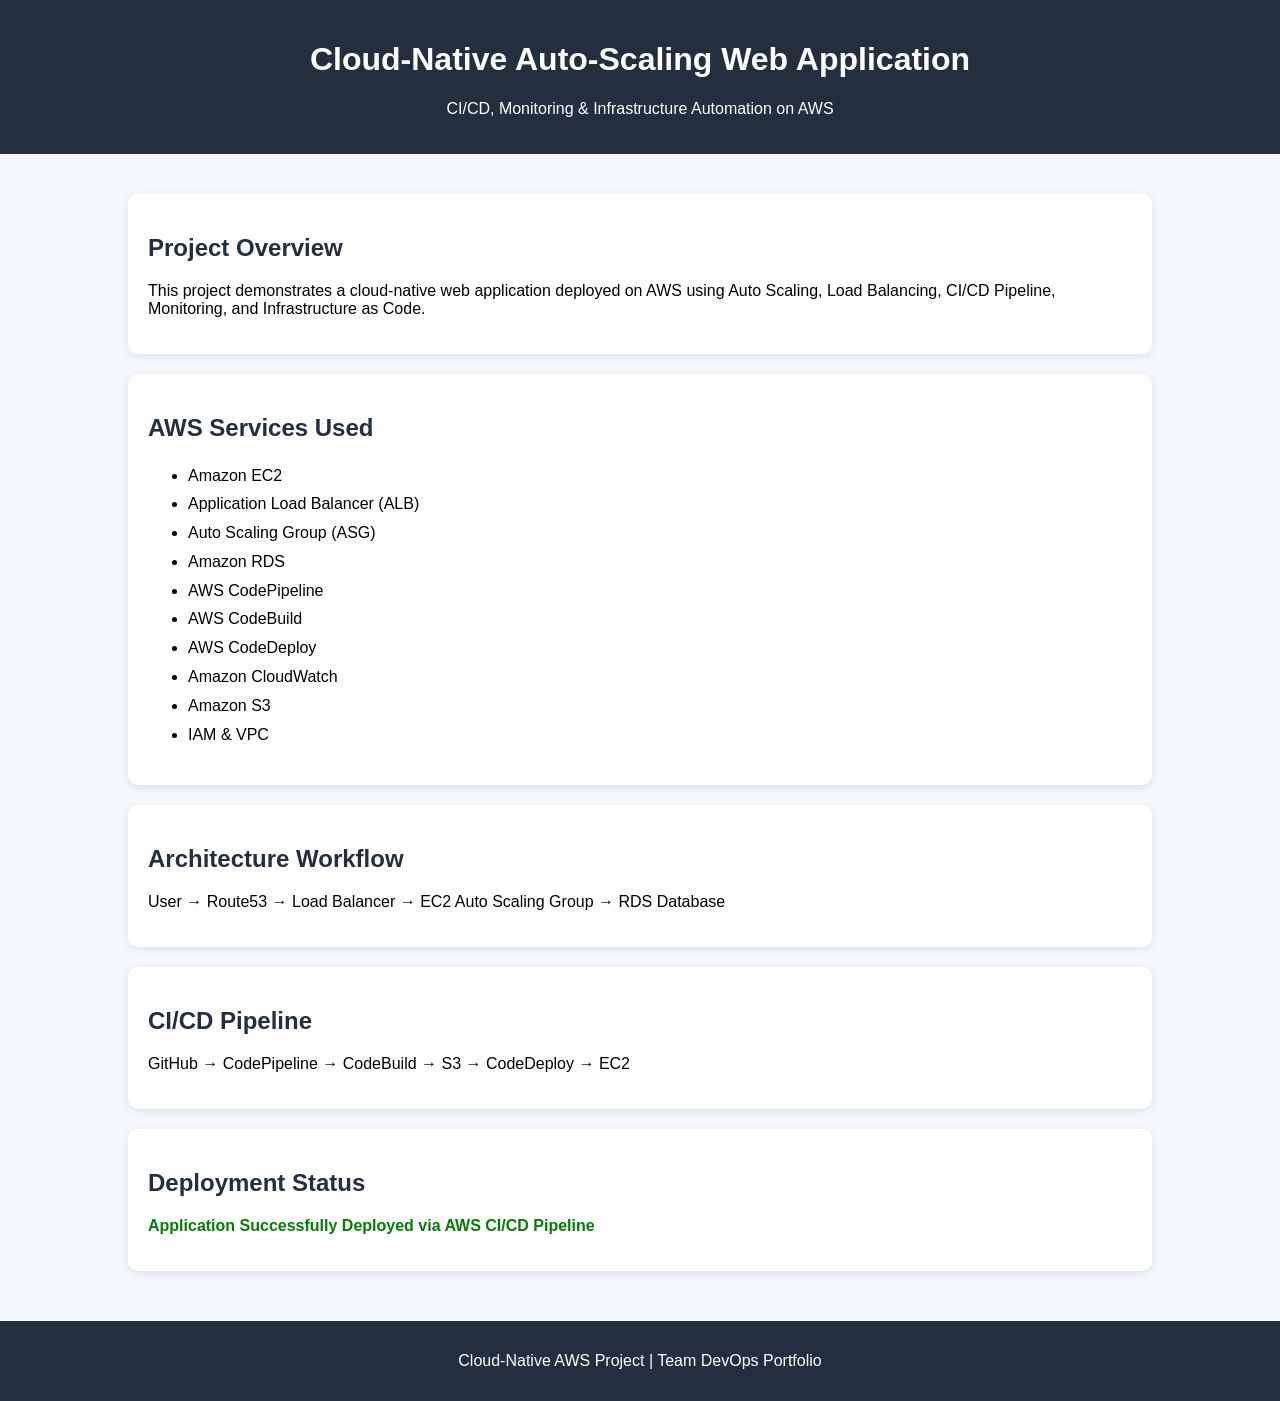
==== app/index.html @ 163dd25a "add initial file contents" ====
<!DOCTYPE html>
<html lang="en">
<head>
    <meta charset="UTF-8">
    <meta name="viewport" content="width=device-width, initial-scale=1.0">
    <title>Cloud-Native Auto-Scaling Web Application</title>

    <style>
        body {
            font-family: Arial, sans-serif;
            background: #f4f7fc;
            margin: 0;
            padding: 0;
        }

        header {
            background: #232f3e;
            color: white;
            padding: 20px;
            text-align: center;
        }

        .container {
            width: 80%;
            margin: auto;
            padding: 20px;
        }

        .card {
            background: white;
            padding: 20px;
            margin-top: 20px;
            border-radius: 10px;
            box-shadow: 0 2px 8px rgba(0,0,0,0.1);
        }

        h2 {
            color: #232f3e;
        }

        ul {
            line-height: 1.8;
        }

        footer {
            background: #232f3e;
            color: white;
            text-align: center;
            padding: 15px;
            margin-top: 30px;
        }

        .status {
            color: green;
            font-weight: bold;
        }
    </style>
</head>
<body>

<header>
    <h1>Cloud-Native Auto-Scaling Web Application</h1>
    <p>CI/CD, Monitoring & Infrastructure Automation on AWS</p>
</header>

<div class="container">

    <div class="card">
        <h2>Project Overview</h2>
        <p>
            This project demonstrates a cloud-native web application deployed on AWS
            using Auto Scaling, Load Balancing, CI/CD Pipeline, Monitoring, and
            Infrastructure as Code.
        </p>
    </div>

    <div class="card">
        <h2>AWS Services Used</h2>
        <ul>
            <li>Amazon EC2</li>
            <li>Application Load Balancer (ALB)</li>
            <li>Auto Scaling Group (ASG)</li>
            <li>Amazon RDS</li>
            <li>AWS CodePipeline</li>
            <li>AWS CodeBuild</li>
            <li>AWS CodeDeploy</li>
            <li>Amazon CloudWatch</li>
            <li>Amazon S3</li>
            <li>IAM & VPC</li>
        </ul>
    </div>

    <div class="card">
        <h2>Architecture Workflow</h2>
        <p>
            User → Route53 → Load Balancer → EC2 Auto Scaling Group → RDS Database
        </p>
    </div>

    <div class="card">
        <h2>CI/CD Pipeline</h2>
        <p>
            GitHub → CodePipeline → CodeBuild → S3 → CodeDeploy → EC2
        </p>
    </div>

    <div class="card">
        <h2>Deployment Status</h2>
        <p class="status">
            Application Successfully Deployed via AWS CI/CD Pipeline
        </p>
    </div>

</div>

<footer>
    <p>Cloud-Native AWS Project | Team DevOps Portfolio</p>
</footer>

</body>
</html>
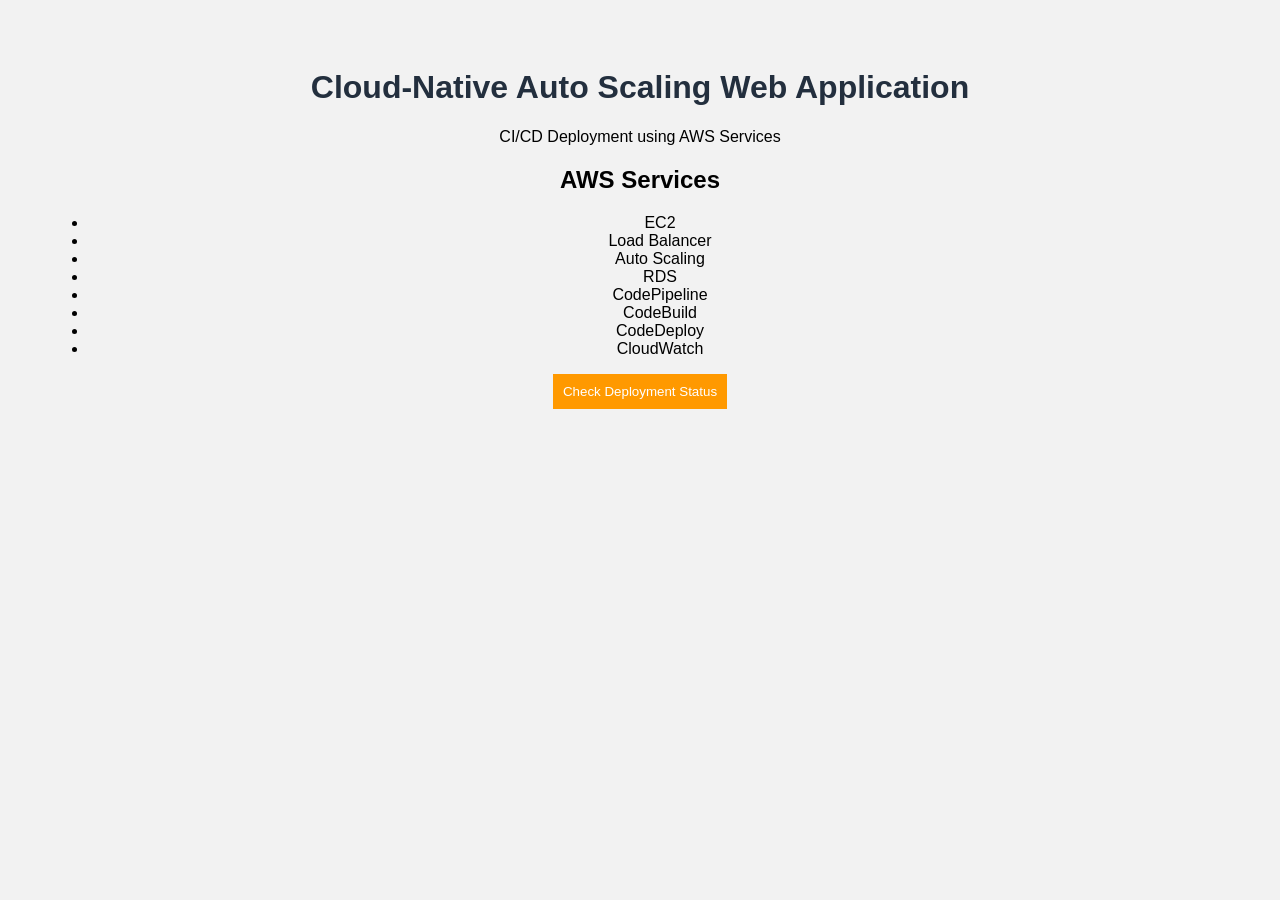
==== commit 76a47ee0: "Added application and deployment scripts" ====
--- a/app/index.html
+++ b/app/index.html
@@ -1,121 +1,40 @@
 <!DOCTYPE html>
-<html lang="en">
+<html>
+
 <head>
-    <meta charset="UTF-8">
-    <meta name="viewport" content="width=device-width, initial-scale=1.0">
-    <title>Cloud-Native Auto-Scaling Web Application</title>
+<title>AWS Cloud Native Application</title>
+<link rel="stylesheet" href="style.css">
+</head>
 
-    <style>
-        body {
-            font-family: Arial, sans-serif;
-            background: #f4f7fc;
-            margin: 0;
-            padding: 0;
-        }
-
-        header {
-            background: #232f3e;
-            color: white;
-            padding: 20px;
-            text-align: center;
-        }
-
-        .container {
-            width: 80%;
-            margin: auto;
-            padding: 20px;
-        }
-
-        .card {
-            background: white;
-            padding: 20px;
-            margin-top: 20px;
-            border-radius: 10px;
-            box-shadow: 0 2px 8px rgba(0,0,0,0.1);
-        }
-
-        h2 {
-            color: #232f3e;
-        }
-
-        ul {
-            line-height: 1.8;
-        }
-
-        footer {
-            background: #232f3e;
-            color: white;
-            text-align: center;
-            padding: 15px;
-            margin-top: 30px;
-        }
-
-        .status {
-            color: green;
-            font-weight: bold;
-        }
-    </style>
-</head>
 <body>
 
-<header>
-    <h1>Cloud-Native Auto-Scaling Web Application</h1>
-    <p>CI/CD, Monitoring & Infrastructure Automation on AWS</p>
-</header>
+<h1>Cloud-Native Auto Scaling Web Application</h1>
 
-<div class="container">
+<p>
+CI/CD Deployment using AWS Services
+</p>
 
-    <div class="card">
-        <h2>Project Overview</h2>
-        <p>
-            This project demonstrates a cloud-native web application deployed on AWS
-            using Auto Scaling, Load Balancing, CI/CD Pipeline, Monitoring, and
-            Infrastructure as Code.
-        </p>
-    </div>
+<h2>AWS Services</h2>
 
-    <div class="card">
-        <h2>AWS Services Used</h2>
-        <ul>
-            <li>Amazon EC2</li>
-            <li>Application Load Balancer (ALB)</li>
-            <li>Auto Scaling Group (ASG)</li>
-            <li>Amazon RDS</li>
-            <li>AWS CodePipeline</li>
-            <li>AWS CodeBuild</li>
-            <li>AWS CodeDeploy</li>
-            <li>Amazon CloudWatch</li>
-            <li>Amazon S3</li>
-            <li>IAM & VPC</li>
-        </ul>
-    </div>
+<ul>
+<li>EC2</li>
+<li>Load Balancer</li>
+<li>Auto Scaling</li>
+<li>RDS</li>
+<li>CodePipeline</li>
+<li>CodeBuild</li>
+<li>CodeDeploy</li>
+<li>CloudWatch</li>
+</ul>
 
-    <div class="card">
-        <h2>Architecture Workflow</h2>
-        <p>
-            User → Route53 → Load Balancer → EC2 Auto Scaling Group → RDS Database
-        </p>
-    </div>
+<button onclick="checkStatus()">
+Check Deployment Status
+</button>
 
-    <div class="card">
-        <h2>CI/CD Pipeline</h2>
-        <p>
-            GitHub → CodePipeline → CodeBuild → S3 → CodeDeploy → EC2
-        </p>
-    </div>
+<p id="status"></p>
 
-    <div class="card">
-        <h2>Deployment Status</h2>
-        <p class="status">
-            Application Successfully Deployed via AWS CI/CD Pipeline
-        </p>
-    </div>
-
-</div>
-
-<footer>
-    <p>Cloud-Native AWS Project | Team DevOps Portfolio</p>
-</footer>
+<script src="app.js"></script>
 
 </body>
+
 </html>
--- a/app/style.css
+++ b/app/style.css
@@ -0,0 +1,25 @@
+body{
+
+font-family:Arial;
+background:#f2f2f2;
+text-align:center;
+padding:40px;
+
+}
+
+
+h1{
+
+color:#232f3e;
+
+}
+
+
+button{
+
+background:#ff9900;
+color:white;
+padding:10px;
+border:none;
+
+}
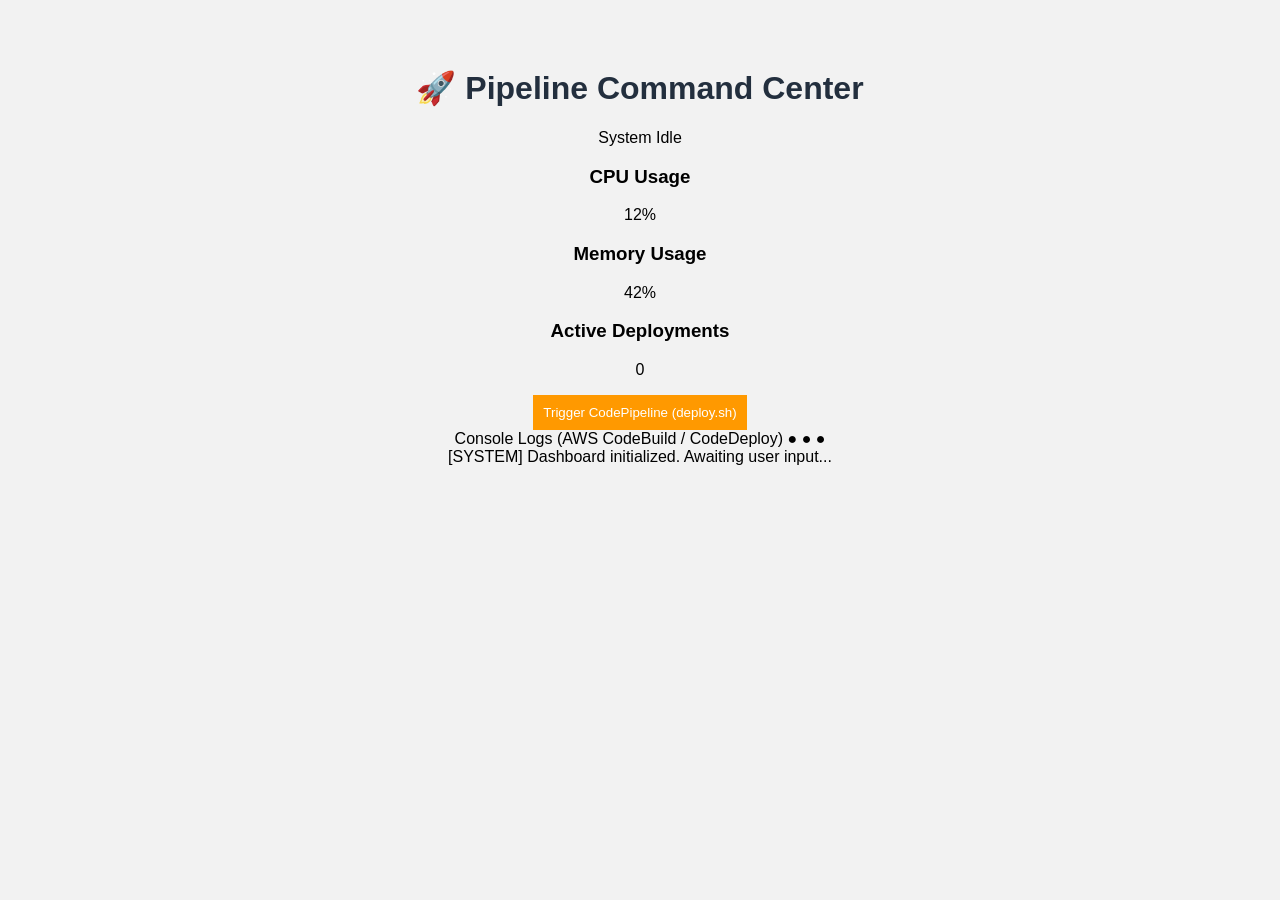
==== commit f82d5836: "Enhance DevOps dashboard layout and structure Updated the HTML structure to enhance the DevOps dashb" ====
--- a/app/index.html
+++ b/app/index.html
@@ -1,40 +1,53 @@
 <!DOCTYPE html>
-<html>
+<html lang="en">
+<head>
+    <meta charset="UTF-8">
+    <meta name="viewport" content="width=device-width, initial-scale=1.0">
+    <title>DevOps Pipeline Dashboard</title>
+    <link rel="stylesheet" href="style.css">
+</head>
+<body>
+    <header>
+        <h1>🚀 Pipeline Command Center</h1>
+        <div id="status-badge" class="badge idle">System Idle</div>
+    </header>
 
-<head>
-<title>AWS Cloud Native Application</title>
-<link rel="stylesheet" href="style.css">
-</head>
+    <main>
+        <!-- Metrics Section -->
+        <section class="metrics-grid">
+            <div class="card">
+                <h3>CPU Usage</h3>
+                <p id="cpu-val" class="metric">12%</p>
+                <div class="progress-bar"><div id="cpu-bar" style="width: 12%"></div></div>
+            </div>
+            <div class="card">
+                <h3>Memory Usage</h3>
+                <p id="ram-val" class="metric">42%</p>
+                <div class="progress-bar"><div id="ram-bar" style="width: 42%"></div></div>
+            </div>
+            <div class="card">
+                <h3>Active Deployments</h3>
+                <p id="deploy-count" class="metric">0</p>
+            </div>
+        </section>
 
-<body>
+        <!-- Actions Section -->
+        <section class="action-zone">
+            <button id="deploy-btn" class="btn-primary">Trigger CodePipeline (deploy.sh)</button>
+        </section>
 
-<h1>Cloud-Native Auto Scaling Web Application</h1>
+        <!-- Terminal Logs Section -->
+        <section class="terminal-container">
+            <div class="terminal-header">
+                <span>Console Logs (AWS CodeBuild / CodeDeploy)</span>
+                <span class="dots">● ● ●</span>
+            </div>
+            <div id="terminal-body" class="terminal-body">
+                <div class="log-line system">[SYSTEM] Dashboard initialized. Awaiting user input...</div>
+            </div>
+        </section>
+    </main>
 
-<p>
-CI/CD Deployment using AWS Services
-</p>
-
-<h2>AWS Services</h2>
-
-<ul>
-<li>EC2</li>
-<li>Load Balancer</li>
-<li>Auto Scaling</li>
-<li>RDS</li>
-<li>CodePipeline</li>
-<li>CodeBuild</li>
-<li>CodeDeploy</li>
-<li>CloudWatch</li>
-</ul>
-
-<button onclick="checkStatus()">
-Check Deployment Status
-</button>
-
-<p id="status"></p>
-
-<script src="app.js"></script>
-
+    <script src="app.js"></script>
 </body>
-
-</html>+</html>
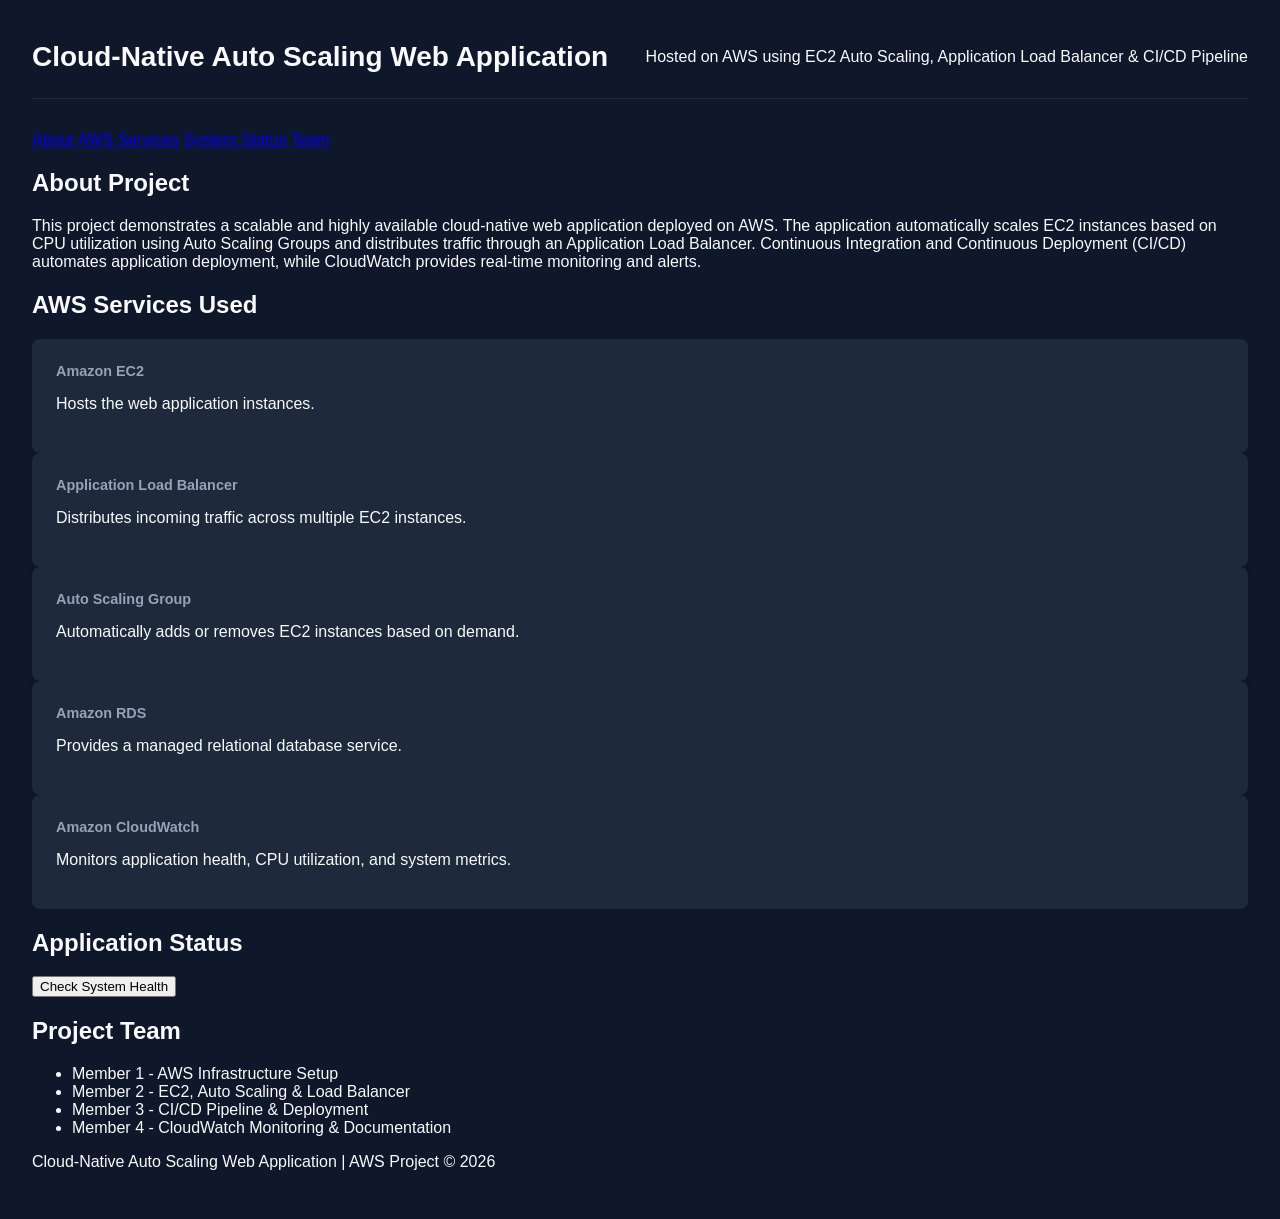
==== commit f20fe79a: "updated index.HTML by ashish" ====
--- a/app/index.html
+++ b/app/index.html
@@ -3,51 +3,94 @@
 <head>
     <meta charset="UTF-8">
     <meta name="viewport" content="width=device-width, initial-scale=1.0">
-    <title>DevOps Pipeline Dashboard</title>
+    <title>Cloud-Native Auto Scaling Web Application</title>
     <link rel="stylesheet" href="style.css">
 </head>
 <body>
-    <header>
-        <h1>🚀 Pipeline Command Center</h1>
-        <div id="status-badge" class="badge idle">System Idle</div>
-    </header>
 
-    <main>
-        <!-- Metrics Section -->
-        <section class="metrics-grid">
-            <div class="card">
-                <h3>CPU Usage</h3>
-                <p id="cpu-val" class="metric">12%</p>
-                <div class="progress-bar"><div id="cpu-bar" style="width: 12%"></div></div>
-            </div>
-            <div class="card">
-                <h3>Memory Usage</h3>
-                <p id="ram-val" class="metric">42%</p>
-                <div class="progress-bar"><div id="ram-bar" style="width: 42%"></div></div>
-            </div>
-            <div class="card">
-                <h3>Active Deployments</h3>
-                <p id="deploy-count" class="metric">0</p>
-            </div>
-        </section>
+<header>
+    <h1>Cloud-Native Auto Scaling Web Application</h1>
+    <p>Hosted on AWS using EC2 Auto Scaling, Application Load Balancer & CI/CD Pipeline</p>
+</header>
 
-        <!-- Actions Section -->
-        <section class="action-zone">
-            <button id="deploy-btn" class="btn-primary">Trigger CodePipeline (deploy.sh)</button>
-        </section>
+<nav>
+    <a href="#about">About</a>
+    <a href="#services">AWS Services</a>
+    <a href="#status">System Status</a>
+    <a href="#contact">Team</a>
+</nav>
 
-        <!-- Terminal Logs Section -->
-        <section class="terminal-container">
-            <div class="terminal-header">
-                <span>Console Logs (AWS CodeBuild / CodeDeploy)</span>
-                <span class="dots">● ● ●</span>
-            </div>
-            <div id="terminal-body" class="terminal-body">
-                <div class="log-line system">[SYSTEM] Dashboard initialized. Awaiting user input...</div>
-            </div>
-        </section>
-    </main>
+<section id="about">
+    <h2>About Project</h2>
+    <p>
+        This project demonstrates a scalable and highly available cloud-native web application
+        deployed on AWS. The application automatically scales EC2 instances based on CPU
+        utilization using Auto Scaling Groups and distributes traffic through an Application
+        Load Balancer. Continuous Integration and Continuous Deployment (CI/CD) automates
+        application deployment, while CloudWatch provides real-time monitoring and alerts.
+    </p>
+</section>
 
-    <script src="app.js"></script>
+<section id="services">
+    <h2>AWS Services Used</h2>
+
+    <div class="card">
+        <h3>Amazon EC2</h3>
+        <p>Hosts the web application instances.</p>
+    </div>
+
+    <div class="card">
+        <h3>Application Load Balancer</h3>
+        <p>Distributes incoming traffic across multiple EC2 instances.</p>
+    </div>
+
+    <div class="card">
+        <h3>Auto Scaling Group</h3>
+        <p>Automatically adds or removes EC2 instances based on demand.</p>
+    </div>
+
+    <div class="card">
+        <h3>Amazon RDS</h3>
+        <p>Provides a managed relational database service.</p>
+    </div>
+
+    <div class="card">
+        <h3>Amazon CloudWatch</h3>
+        <p>Monitors application health, CPU utilization, and system metrics.</p>
+    </div>
+
+</section>
+
+<section id="status">
+
+    <h2>Application Status</h2>
+
+    <button onclick="showStatus()">Check System Health</button>
+
+    <p id="message"></p>
+
+</section>
+
+<section id="contact">
+
+<h2>Project Team</h2>
+
+<ul>
+<li>Member 1 - AWS Infrastructure Setup</li>
+<li>Member 2 - EC2, Auto Scaling & Load Balancer</li>
+<li>Member 3 - CI/CD Pipeline & Deployment</li>
+<li>Member 4 - CloudWatch Monitoring & Documentation</li>
+</ul>
+
+</section>
+
+<footer>
+
+<p>Cloud-Native Auto Scaling Web Application | AWS Project © 2026</p>
+
+</footer>
+
+<script src="script.js"></script>
+
 </body>
-</html>
+</html>
--- a/app/style.css
+++ b/app/style.css
@@ -1,25 +1,122 @@
-body{
-
-font-family:Arial;
-background:#f2f2f2;
-text-align:center;
-padding:40px;
-
+:root {
+    --bg-dark: #0f172a;
+    --card-bg: #1e293b;
+    --terminal-bg: #020617;
+    --text-main: #f8fafc;
+    --text-muted: #94a3b8;
+    --accent-blue: #3b82f6;
+    --accent-green: #10b981;
+    --accent-orange: #f59e0b;
 }
 
-
-h1{
-
-color:#232f3e;
-
+body {
+    margin: 0;
+    font-family: -apple-system, BlinkMacSystemFont, "Segoe UI", Roboto, sans-serif;
+    background-color: var(--bg-dark);
+    color: var(--text-main);
+    padding: 2rem;
 }
 
+header {
+    display: flex;
+    justify-content: space-between;
+    align-items: center;
+    border-bottom: 1px solid var(--card-bg);
+    padding-bottom: 1rem;
+    margin-bottom: 2rem;
+}
 
-button{
+h1 { margin: 0; font-size: 1.75rem; }
 
-background:#ff9900;
-color:white;
-padding:10px;
-border:none;
+/* Status Badges */
+.badge {
+    padding: 0.5rem 1rem;
+    border-radius: 9999px;
+    font-size: 0.85rem;
+    font-weight: 600;
+    text-transform: uppercase;
+}
+.idle { background: rgba(59, 130, 246, 0.2); color: var(--accent-blue); }
+.running { background: rgba(245, 158, 11, 0.2); color: var(--accent-orange); animation: pulse 1.5s infinite; }
+.success { background: rgba(16, 185, 129, 0.2); color: var(--accent-green); }
 
-}+/* Metrics Grid */
+.metrics-grid {
+    display: grid;
+    grid-template-columns: repeat(auto-fit, minmax(220px, 1fr));
+    gap: 1.5rem;
+    margin-bottom: 2rem;
+}
+
+.card {
+    background-color: var(--card-bg);
+    padding: 1.5rem;
+    border-radius: 8px;
+    box-shadow: 0 4px 6px -1px rgba(0,0,0,0.1);
+}
+
+.card h3 { margin: 0 0 0.5rem 0; font-size: 0.9rem; color: var(--text-muted); }
+.metric { margin: 0 0 1rem 0; font-size: 2rem; font-weight: 700; }
+
+.progress-bar {
+    background: var(--bg-dark);
+    height: 6px;
+    border-radius: 3px;
+    overflow: hidden;
+}
+.progress-bar div {
+    background: var(--accent-blue);
+    height: 100%;
+    transition: width 0.5s ease;
+}
+
+/* Interaction Zone */
+.action-zone { margin-bottom: 2rem; }
+.btn-primary {
+    background-color: var(--accent-blue);
+    color: white;
+    border: none;
+    padding: 0.75rem 1.5rem;
+    font-size: 1rem;
+    font-weight: 600;
+    border-radius: 6px;
+    cursor: pointer;
+    transition: background 0.2s;
+}
+.btn-primary:hover { background-color: #2563eb; }
+.btn-primary:disabled { background-color: var(--text-muted); cursor: not-allowed; }
+
+/* Terminal Layout */
+.terminal-container {
+    background-color: var(--terminal-bg);
+    border: 1px solid var(--card-bg);
+    border-radius: 8px;
+    overflow: hidden;
+}
+.terminal-header {
+    background: #111827;
+    padding: 0.75rem 1rem;
+    display: flex;
+    justify-content: space-between;
+    font-family: monospace;
+    font-size: 0.85rem;
+    color: var(--text-muted);
+}
+.terminal-body {
+    padding: 1rem;
+    height: 250px;
+    overflow-y: auto;
+    font-family: 'Courier New', Courier, monospace;
+    font-size: 0.9rem;
+    line-height: 1.5;
+}
+.log-line { margin-bottom: 0.25rem; }
+.log-line.system { color: #38bdf8; }
+.log-line.info { color: #a7f3d0; }
+.log-line.warn { color: #fef08a; }
+
+@keyframes pulse {
+    0% { opacity: 0.6; }
+    50% { opacity: 1; }
+    100% { opacity: 0.6; }
+}
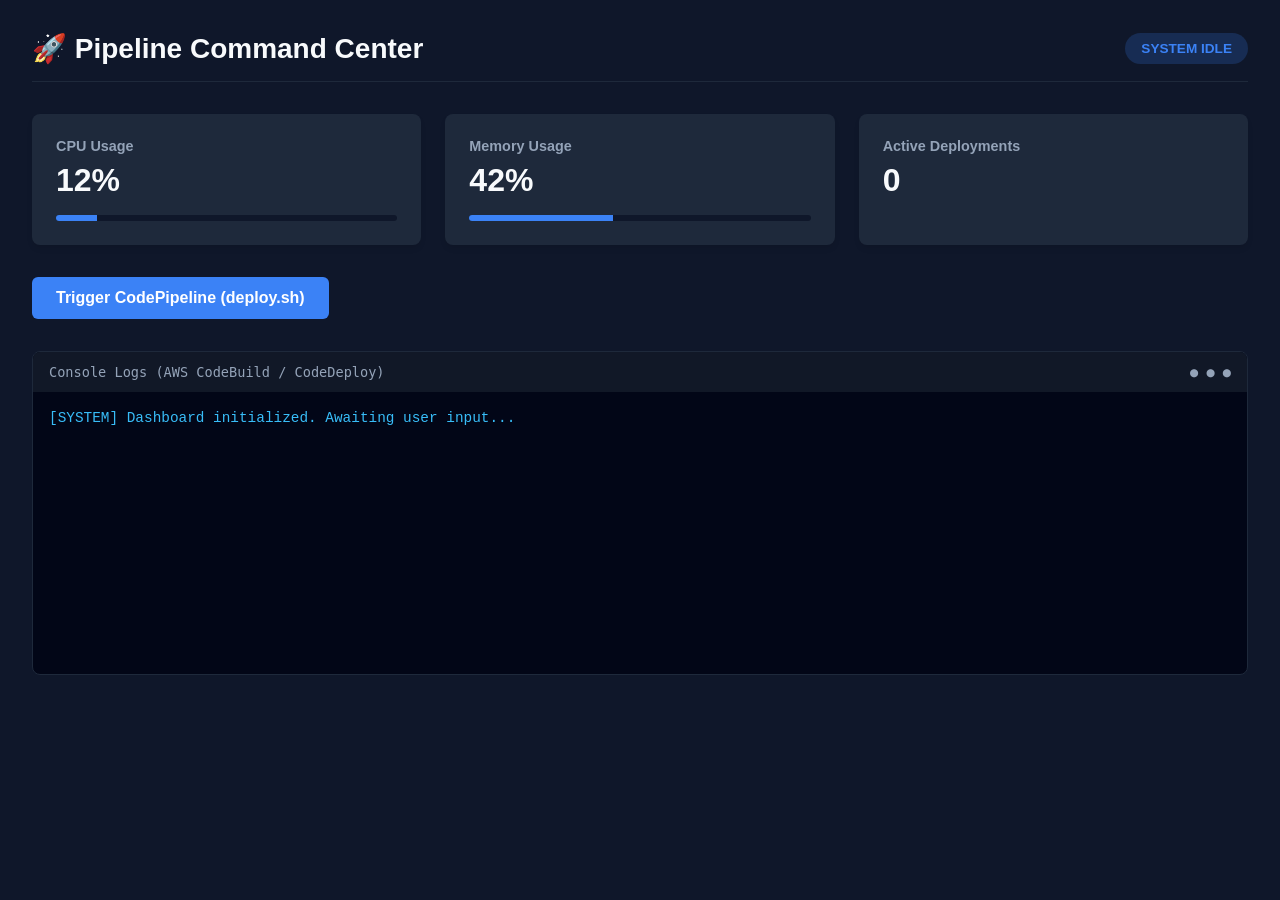
==== commit a32208e2: "Revamp index.html for DevOps Pipeline Dashboard Updated the title and header for the DevOps dashboar" ====
--- a/app/index.html
+++ b/app/index.html
@@ -3,94 +3,51 @@
 <head>
     <meta charset="UTF-8">
     <meta name="viewport" content="width=device-width, initial-scale=1.0">
-    <title>Cloud-Native Auto Scaling Web Application</title>
+    <title>DevOps Pipeline Dashboard</title>
     <link rel="stylesheet" href="style.css">
 </head>
 <body>
+    <header>
+        <h1>🚀 Pipeline Command Center</h1>
+        <div id="status-badge" class="badge idle">System Idle</div>
+    </header>
 
-<header>
-    <h1>Cloud-Native Auto Scaling Web Application</h1>
-    <p>Hosted on AWS using EC2 Auto Scaling, Application Load Balancer & CI/CD Pipeline</p>
-</header>
+    <main>
+        <!-- Metrics Section -->
+        <section class="metrics-grid">
+            <div class="card">
+                <h3>CPU Usage</h3>
+                <p id="cpu-val" class="metric">12%</p>
+                <div class="progress-bar"><div id="cpu-bar" style="width: 12%"></div></div>
+            </div>
+            <div class="card">
+                <h3>Memory Usage</h3>
+                <p id="ram-val" class="metric">42%</p>
+                <div class="progress-bar"><div id="ram-bar" style="width: 42%"></div></div>
+            </div>
+            <div class="card">
+                <h3>Active Deployments</h3>
+                <p id="deploy-count" class="metric">0</p>
+            </div>
+        </section>
 
-<nav>
-    <a href="#about">About</a>
-    <a href="#services">AWS Services</a>
-    <a href="#status">System Status</a>
-    <a href="#contact">Team</a>
-</nav>
+        <!-- Actions Section -->
+        <section class="action-zone">
+            <button id="deploy-btn" class="btn-primary">Trigger CodePipeline (deploy.sh)</button>
+        </section>
 
-<section id="about">
-    <h2>About Project</h2>
-    <p>
-        This project demonstrates a scalable and highly available cloud-native web application
-        deployed on AWS. The application automatically scales EC2 instances based on CPU
-        utilization using Auto Scaling Groups and distributes traffic through an Application
-        Load Balancer. Continuous Integration and Continuous Deployment (CI/CD) automates
-        application deployment, while CloudWatch provides real-time monitoring and alerts.
-    </p>
-</section>
+        <!-- Terminal Logs Section -->
+        <section class="terminal-container">
+            <div class="terminal-header">
+                <span>Console Logs (AWS CodeBuild / CodeDeploy)</span>
+                <span class="dots">● ● ●</span>
+            </div>
+            <div id="terminal-body" class="terminal-body">
+                <div class="log-line system">[SYSTEM] Dashboard initialized. Awaiting user input...</div>
+            </div>
+        </section>
+    </main>
 
-<section id="services">
-    <h2>AWS Services Used</h2>
-
-    <div class="card">
-        <h3>Amazon EC2</h3>
-        <p>Hosts the web application instances.</p>
-    </div>
-
-    <div class="card">
-        <h3>Application Load Balancer</h3>
-        <p>Distributes incoming traffic across multiple EC2 instances.</p>
-    </div>
-
-    <div class="card">
-        <h3>Auto Scaling Group</h3>
-        <p>Automatically adds or removes EC2 instances based on demand.</p>
-    </div>
-
-    <div class="card">
-        <h3>Amazon RDS</h3>
-        <p>Provides a managed relational database service.</p>
-    </div>
-
-    <div class="card">
-        <h3>Amazon CloudWatch</h3>
-        <p>Monitors application health, CPU utilization, and system metrics.</p>
-    </div>
-
-</section>
-
-<section id="status">
-
-    <h2>Application Status</h2>
-
-    <button onclick="showStatus()">Check System Health</button>
-
-    <p id="message"></p>
-
-</section>
-
-<section id="contact">
-
-<h2>Project Team</h2>
-
-<ul>
-<li>Member 1 - AWS Infrastructure Setup</li>
-<li>Member 2 - EC2, Auto Scaling & Load Balancer</li>
-<li>Member 3 - CI/CD Pipeline & Deployment</li>
-<li>Member 4 - CloudWatch Monitoring & Documentation</li>
-</ul>
-
-</section>
-
-<footer>
-
-<p>Cloud-Native Auto Scaling Web Application | AWS Project © 2026</p>
-
-</footer>
-
-<script src="script.js"></script>
-
+    <script src="app.js"></script>
 </body>
-</html>+</html>
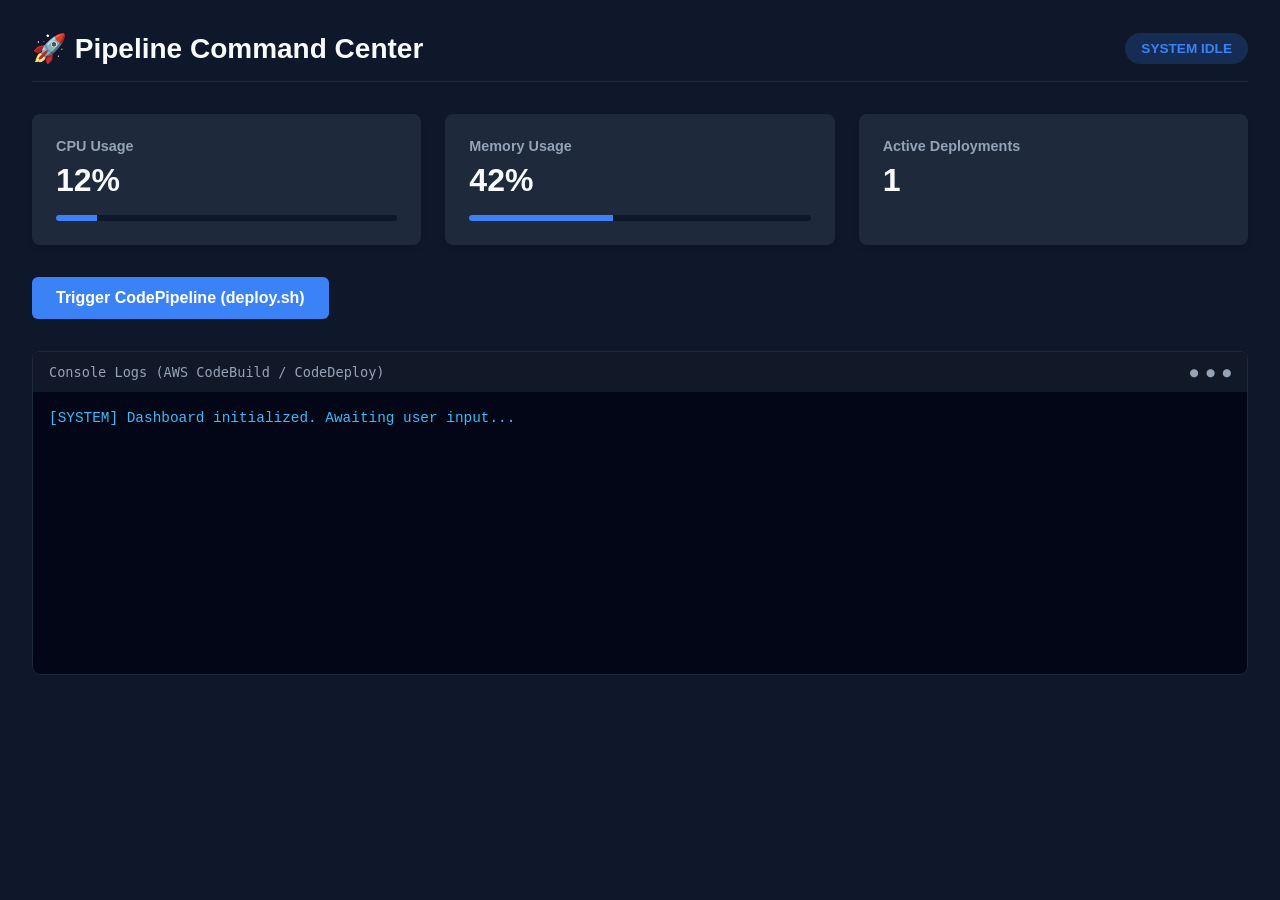
==== commit 345ce098: "added index file temp" ====
--- a/app/index.html
+++ b/app/index.html
@@ -27,7 +27,7 @@
             </div>
             <div class="card">
                 <h3>Active Deployments</h3>
-                <p id="deploy-count" class="metric">0</p>
+                <p id="deploy-count" class="metric">1</p>
             </div>
         </section>
 
